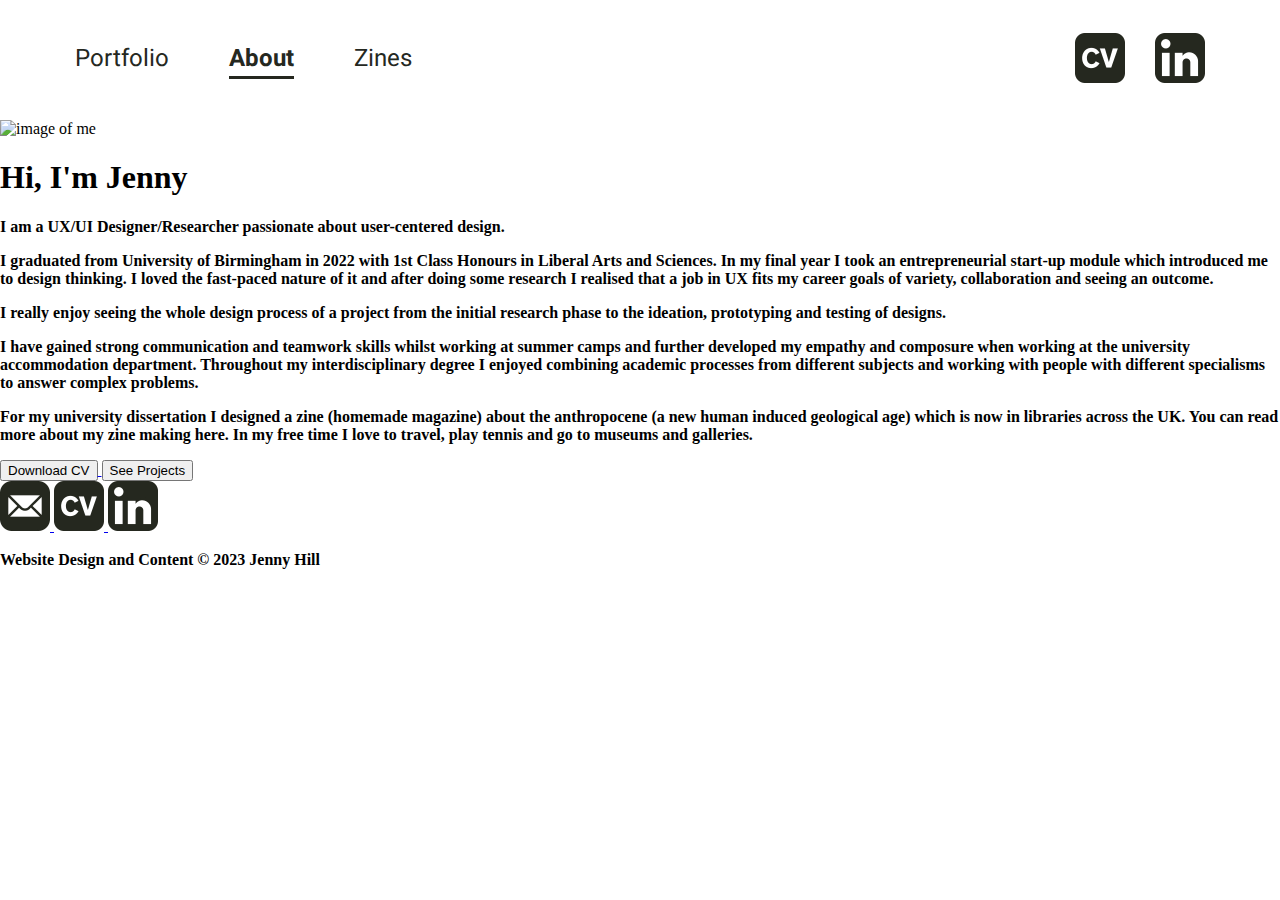
==== about.html @ 88ef85e2 "added everything, did responsive nav using ul" ====
<!DOCTYPE html>
<html lang="en">
<head>
    <title>About Me</title>
    <link rel="stylesheet" href="/css/about.css">
    <link rel="preconnect" href="https://fonts.googleapis.com">
    <link rel="preconnect" href="https://fonts.gstatic.com" crossorigin>
    <link href="https://fonts.googleapis.com/css2?family=Heebo:wght@100;200;300;400;500;600;700;800;900&family=Open+Sans:wght@500&display=swap" rel="stylesheet">
    <link rel="preconnect" href="https://fonts.googleapis.com">
    <link rel="preconnect" href="https://fonts.gstatic.com" crossorigin>
    <link href="https://fonts.googleapis.com/css2?family=Domine:wght@400;500;600;700&display=swap" rel="stylesheet">
</head>
<body>
    <nav>
        <ul class="primaryNavigationContainer">
            <li><a href="index.html">Portfolio</a></li>
            <li class="active"><a href="about.html">About</a></li>
            <li><a href="zines.html">Zines</a></li>
        </ul>
        <ul class="navigationIconsContainer">
            <li><a href="pdf/CV hwk 16 copy.pdf" target="_blank">
                <img class="icon" id="CVNavIcon" src="images/cv.jpg" alt="cv icon">
            </a></li>
            <li><a href="https://linkedin.com/in/jenny-e-g-hill" target="_blank">
                <img class="icon" id="LinkedInNavIcon" src="images/linkedin.jpg" alt="LinkedIn icon">
            </a></li> 
        </ul>
    </nav>
    <section class="AboutMainContent">
        <div class="heroImg">
            <img src="https://placehold.co/1130x481" alt="image of me">
        </div>
        <div class="AboutMainContent">
        <div class="aboutMeText">
            <h1 class="aboutMeH1">Hi, I'm Jenny</h1>
            <p>I am a UX/UI Designer/Researcher passionate about user-centered design.</p>
            <p>I graduated from University of Birmingham in 2022 with 1st Class Honours in Liberal Arts and Sciences. In my final year I took an entrepreneurial start-up module which introduced me to design thinking. I loved the fast-paced nature of it and after doing some research I realised that a job in UX fits my career goals of variety, collaboration and seeing an outcome.</p>
            <p>I really enjoy seeing the whole design process of a project from the initial research phase to the ideation, prototyping and testing of designs.</p>
            <p>I have gained strong communication and teamwork skills whilst working at summer camps and further developed my empathy and composure when working at the university accommodation department. Throughout my interdisciplinary degree I enjoyed combining academic processes from different subjects and working with people with different specialisms to answer complex problems.</p>
            <p class="aboutMeLastp">For my university dissertation I designed a zine (homemade magazine) about the anthropocene (a new human induced geological age) which is now in libraries across the UK. You can read more about my zine making <strong>here</strong>. In my free time I love to travel, play tennis and go to museums and galleries.</p>
        </div> </div>
        <div class="aboutPageCTAButtonContainer"> 
            <a href="pdf/CV hwk 16 copy.pdf" target="_blank">
                <button class="CTA aboutPageCTA">
                    Download CV
                </button>
            </a>
            <button class="CTA aboutPageCTA">
                See Projects
            </button>
        </div>    
    </section>
    <section class="footerdisplay">
    <footer>
        <div class="footerIconsContainer">
            <a href="mailto:j.hill99@hotmail.co.uk">
                <img class="icon" src="images/email.jpg" alt="email icon">
            </a>
            <a href="pdf/CV hwk 16 copy.pdf" target="_blank">
                <img class="icon" src="images/cv.jpg" alt="cv icon">
            </a> 
            <a href="https://linkedin.com/in/jenny-e-g-hill" target="_blank">
                <img class="icon" src="images/linkedin.jpg" alt="LinkedIn icon">
            </a>
        </div>
        <div class="copyrightTextContainer">
            <p class="copyrightText">
                Website Design and Content &copy 2023 Jenny Hill
            </p>
        </div>
    </footer>
    </section>
</body>
</html>
---- css/about.css ----
body {
    margin: 0;
}

nav {
    width: 100%;
    display: flex;
    align-items: center;
}

.navigationIconsContainer {
    width: 100%;
    display: flex;
    gap: 30px;
    justify-content: right;
    margin-right: 75px;
    margin-top: 33px;
    margin-bottom: 33px;
    list-style-type: none;
}

.icon {
    width: 50px;
    height: 50px;
}

.primaryNavigationContainer {
    width: 100%;
    display: flex;
    gap: 60px;
    justify-content: left;
    margin-left: 75px;
    margin-top: 35px;
    margin-bottom: 35px;
    list-style-type: none;
    padding: 0;
}

.primaryNavigationContainer a {
    text-decoration: none;
    font-size: 24px;
    font-family: 'Heebo', 'Arial', 'Sans Serif';
    color: #25281F;
    
}

.active {
    font-weight: bold;
    border-bottom: 3px solid #25281F;
}

p {
    font-weight: 700;
}
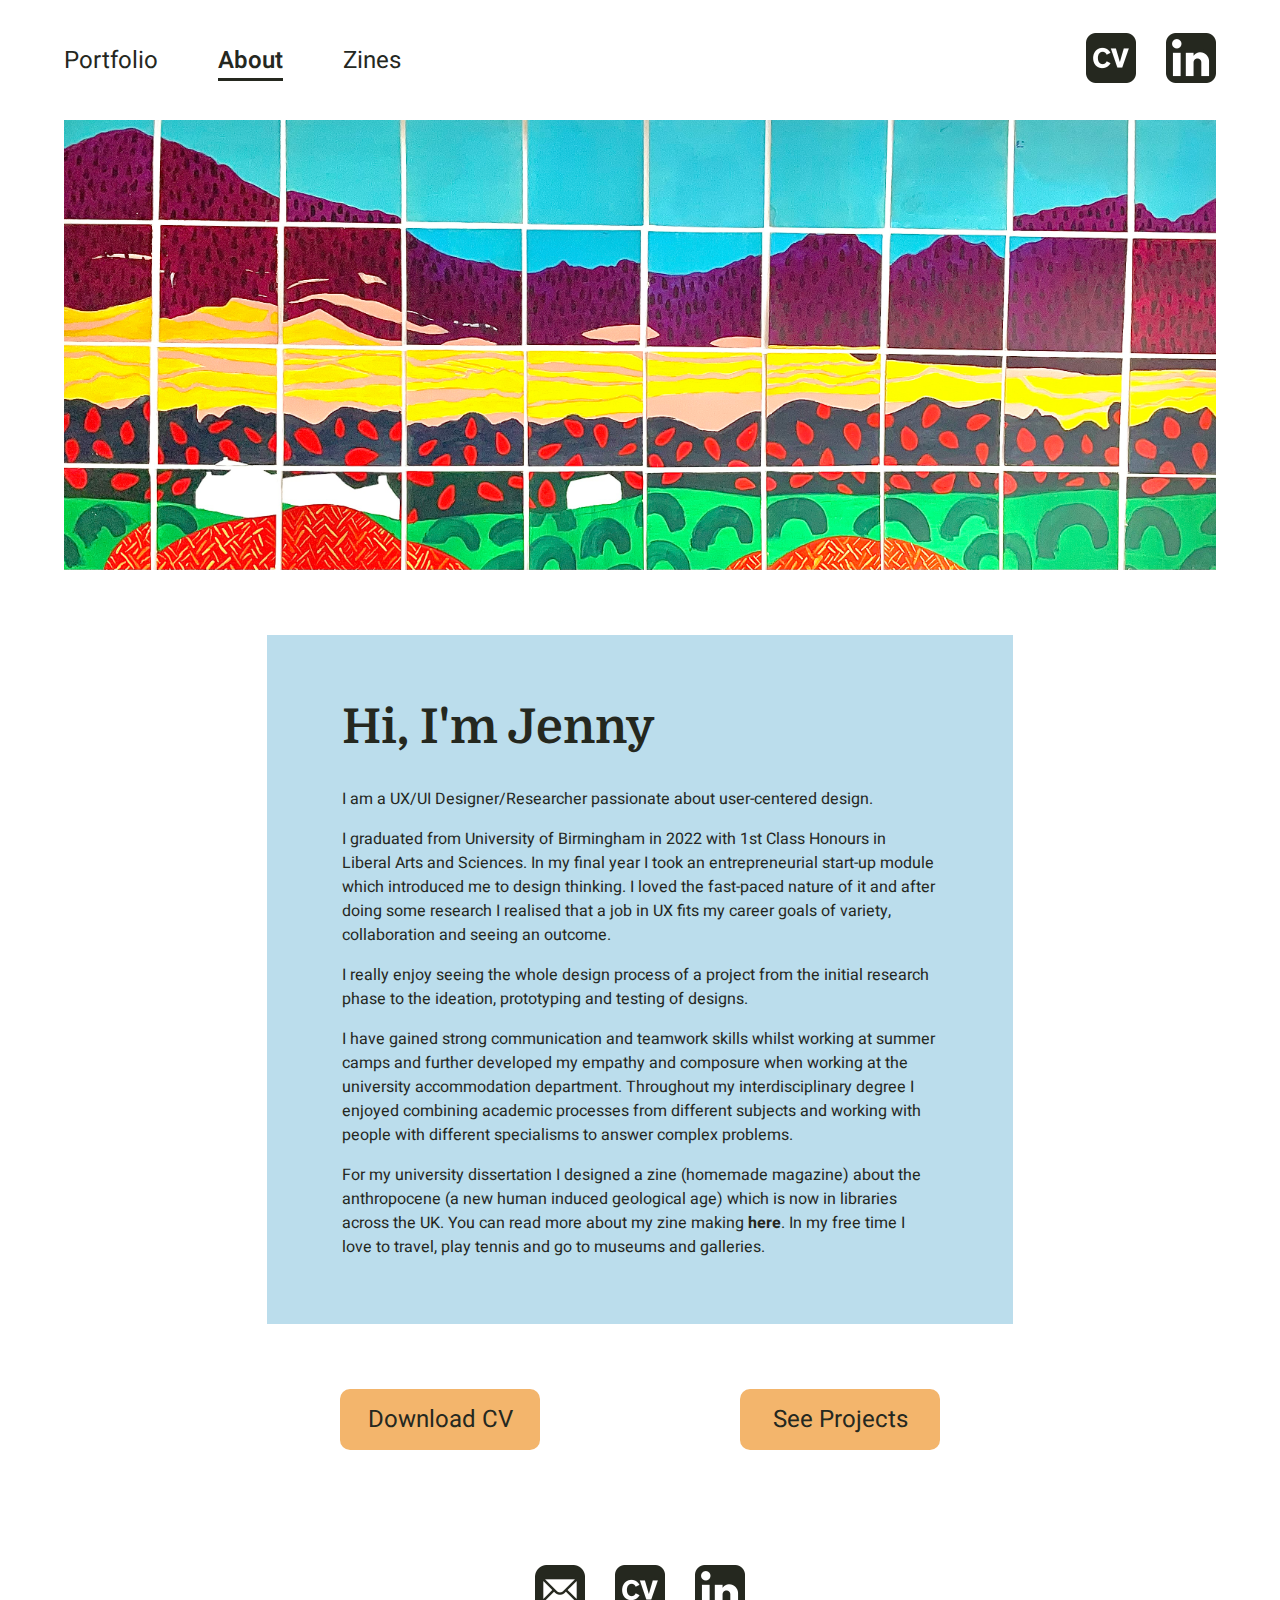
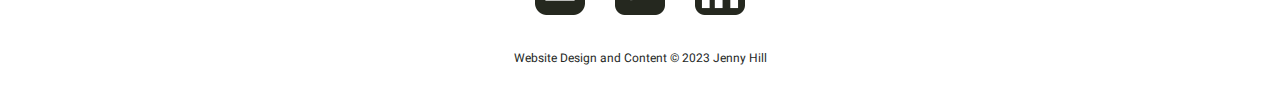
==== commit 2dbba734: "18 hwk finished" ====
--- a/about.html
+++ b/about.html
@@ -2,7 +2,7 @@
 <html lang="en">
 <head>
     <title>About Me</title>
-    <link rel="stylesheet" href="/css/about.css">
+    <link rel="stylesheet" href="css/about.css">
     <link rel="preconnect" href="https://fonts.googleapis.com">
     <link rel="preconnect" href="https://fonts.gstatic.com" crossorigin>
     <link href="https://fonts.googleapis.com/css2?family=Heebo:wght@100;200;300;400;500;600;700;800;900&family=Open+Sans:wght@500&display=swap" rel="stylesheet">
@@ -12,45 +12,44 @@
 </head>
 <body>
     <nav>
-        <ul class="primaryNavigationContainer">
-            <li><a href="index.html">Portfolio</a></li>
-            <li class="active"><a href="about.html">About</a></li>
-            <li><a href="zines.html">Zines</a></li>
-        </ul>
-        <ul class="navigationIconsContainer">
-            <li><a href="pdf/CV hwk 16 copy.pdf" target="_blank">
-                <img class="icon" id="CVNavIcon" src="images/cv.jpg" alt="cv icon">
-            </a></li>
-            <li><a href="https://linkedin.com/in/jenny-e-g-hill" target="_blank">
-                <img class="icon" id="LinkedInNavIcon" src="images/linkedin.jpg" alt="LinkedIn icon">
-            </a></li> 
-        </ul>
+        <div class="navContainer">
+            <ul class="primaryNavigationContainer">
+                <li ><a href="index.html">Portfolio</a></li>
+                <li><a href="about.html" id="activePage">About</a></li>
+                <li><a href="zines.html">Zines</a></li>
+            </ul>
+            <ul class="navigationIconsContainer">
+                <li><a href="pdf/CV hwk 16 copy.pdf" target="_blank">
+                    <img class="icon" id="CVNavIcon" src="images/cv.jpg" alt="cv icon">
+                </a></li>
+                <li><a href="https://linkedin.com/in/jenny-e-g-hill" target="_blank">
+                    <img class="icon" id="LinkedInNavIcon" src="images/linkedin.jpg" alt="LinkedIn icon">
+                </a></li> 
+            </ul>
+        </div>
     </nav>
+    <section class="hero">
+    </section>
     <section class="AboutMainContent">
-        <div class="heroImg">
-            <img src="https://placehold.co/1130x481" alt="image of me">
-        </div>
-        <div class="AboutMainContent">
-        <div class="aboutMeText">
-            <h1 class="aboutMeH1">Hi, I'm Jenny</h1>
+        <div class="MainContentContainer">
+            <div class="aboutMeText">
+            <h1 >Hi, I'm Jenny</h1>
             <p>I am a UX/UI Designer/Researcher passionate about user-centered design.</p>
             <p>I graduated from University of Birmingham in 2022 with 1st Class Honours in Liberal Arts and Sciences. In my final year I took an entrepreneurial start-up module which introduced me to design thinking. I loved the fast-paced nature of it and after doing some research I realised that a job in UX fits my career goals of variety, collaboration and seeing an outcome.</p>
             <p>I really enjoy seeing the whole design process of a project from the initial research phase to the ideation, prototyping and testing of designs.</p>
             <p>I have gained strong communication and teamwork skills whilst working at summer camps and further developed my empathy and composure when working at the university accommodation department. Throughout my interdisciplinary degree I enjoyed combining academic processes from different subjects and working with people with different specialisms to answer complex problems.</p>
-            <p class="aboutMeLastp">For my university dissertation I designed a zine (homemade magazine) about the anthropocene (a new human induced geological age) which is now in libraries across the UK. You can read more about my zine making <strong>here</strong>. In my free time I love to travel, play tennis and go to museums and galleries.</p>
-        </div> </div>
-        <div class="aboutPageCTAButtonContainer"> 
-            <a href="pdf/CV hwk 16 copy.pdf" target="_blank">
-                <button class="CTA aboutPageCTA">
-                    Download CV
-                </button>
-            </a>
-            <button class="CTA aboutPageCTA">
-                See Projects
+            <p>For my university dissertation I designed a zine (homemade magazine) about the anthropocene (a new human induced geological age) which is now in libraries across the UK. You can read more about my zine making <strong>here</strong>. In my free time I love to travel, play tennis and go to museums and galleries.</p>
+            </div> 
+        </div>
+        <div class="aboutPageButtonContainer"> 
+            <button class="aboutPageCTA">
+                <a href="pdf/CV hwk 16 copy.pdf" target="_blank">Download CV</a>
+             </button>
+            <button class="aboutPageCTA">
+               <a href="index.html">See Projects</a>
             </button>
         </div>    
     </section>
-    <section class="footerdisplay">
     <footer>
         <div class="footerIconsContainer">
             <a href="mailto:j.hill99@hotmail.co.uk">
@@ -64,11 +63,10 @@
             </a>
         </div>
         <div class="copyrightTextContainer">
-            <p class="copyrightText">
+            <p>
                 Website Design and Content &copy 2023 Jenny Hill
             </p>
         </div>
     </footer>
-    </section>
 </body>
 </html>--- a/css/about.css
+++ b/css/about.css
@@ -1,12 +1,18 @@
 
 body {
     margin: 0;
+    box-sizing: border-box;
 }
 
 nav {
-    width: 100%;
+    width: 100%; 
+}
+
+.navContainer {
+    width: 90%;
     display: flex;
     align-items: center;
+    margin: 0 auto;
 }
 
 .navigationIconsContainer {
@@ -14,7 +20,7 @@
     display: flex;
     gap: 30px;
     justify-content: right;
-    margin-right: 75px;
+   
     margin-top: 33px;
     margin-bottom: 33px;
     list-style-type: none;
@@ -30,7 +36,7 @@
     display: flex;
     gap: 60px;
     justify-content: left;
-    margin-left: 75px;
+    
     margin-top: 35px;
     margin-bottom: 35px;
     list-style-type: none;
@@ -41,15 +47,137 @@
     text-decoration: none;
     font-size: 24px;
     font-family: 'Heebo', 'Arial', 'Sans Serif';
+    font-weight: 400;
+    color: #25281F;
+    transition: 0.2s;
+    
+}
+
+#activePage {
+    font-weight: 600;
+    border-bottom: 3px solid #25281F;
+    cursor: not-allowed;
+}
+
+
+
+.primaryNavigationContainer a:hover {
+    font-weight:500;
+    cursor: pointer;
+}
+
+.hero {
+    width: 90%;
+    margin: 0 auto;
+    background-image: url(../images/AboutBackground.JPG);
+    background-color: #F3B56C;
+    background-position: center;
+    background-repeat: no-repeat;
+    background-size: cover;
+    height: 450px;
+}
+
+.AboutMainContent {
+    width: 100%;
+    display: flex;
+    flex-direction: column;
+    gap: 65px;
+    padding: 65px 0 65px 0;
+}
+
+.MainContentContainer {
+    width: 90%;
+    margin: 0 auto;
+    background-color: #BBDDEC;
+    max-width: 746px;
+    padding: 65px 0 65px 0;
+}
+
+.aboutMeText {
+    width: 80%;
+    margin: 0 auto;
+}
+
+.aboutMeText h1 {
+    margin-top: 0px;
+    color:#25281F;
+    font-family: 'Domine', 'Georgia', 'serif';
+    font-size: 48px;
+    font-weight: 700;
+
+}
+
+.aboutMeText p {
+    margin-bottom: 0px;
+    color:#25281F;
+    font-size: 16px;
+    font-family: 'Heebo', 'Arial', 'Sans Serif';
+    font-weight: 400;
+}
+
+.aboutPageButtonContainer {
+    width: 60%;
+    max-width: 600px;
+    margin: 0 auto;
+    display: flex;
+    align-items: center;
+    justify-content: space-between;
+
+}
+
+.aboutPageCTA a {
+    text-decoration: none;
+    font-family: 'Heebo', 'Arial', 'Sans Serif';
+    font-size: 24px;
+    font-weight: 400;
     color: #25281F;
     
 }
 
-.active {
-    font-weight: bold;
-    border-bottom: 3px solid #25281F;
+.aboutPageCTA {
+    background-color: #F3B56C;
+    border: 0px;
+    border-radius: 10px;
+    width: 200px;
+    height: 61px;
 }
 
-p {
-    font-weight: 700;
+
+
+footer {
+    width: 100%;
+    display: flex;
+    flex-direction: column;
+    justify-content: center;
+    gap: 30px;
+    padding: 50px 0px 35px 0px;
 }
+
+.footerIconsContainer {
+    display: flex;
+    gap: 30px;
+    width: 100%;
+    justify-content: center;
+    text-decoration: none;
+}
+
+
+
+.copyrightTextContainer {
+    display: flex;
+    justify-content: center;
+    font-family: 'Heebo', 'Arial', 'Sans Serif';
+    font-size: 12px;
+    color: #25281F;
+}
+
+.copyrightTextContainer p {
+    margin: 0px;
+}
+
+@media only screen and (max-width: 800px) {
+    .aboutPageButtonContainer {
+        flex-direction: column;
+        gap: 35px;
+    }
+}